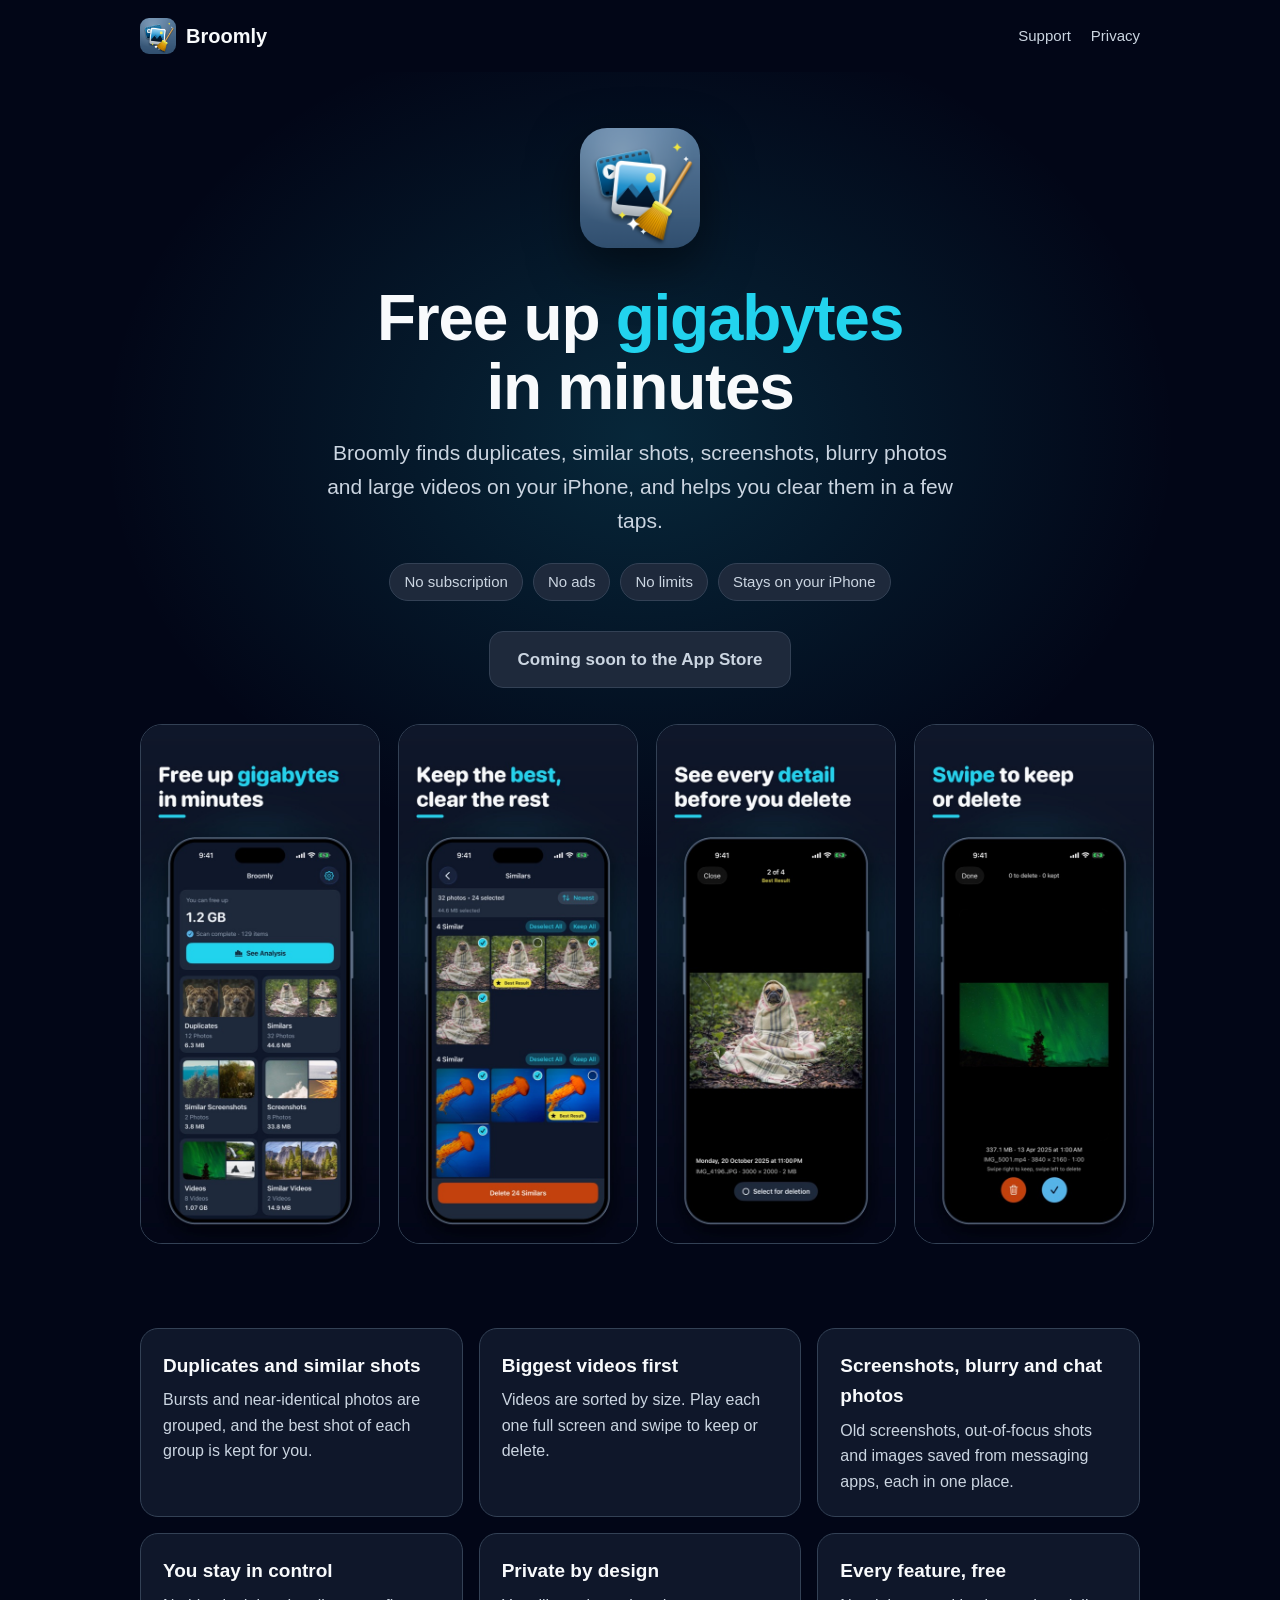
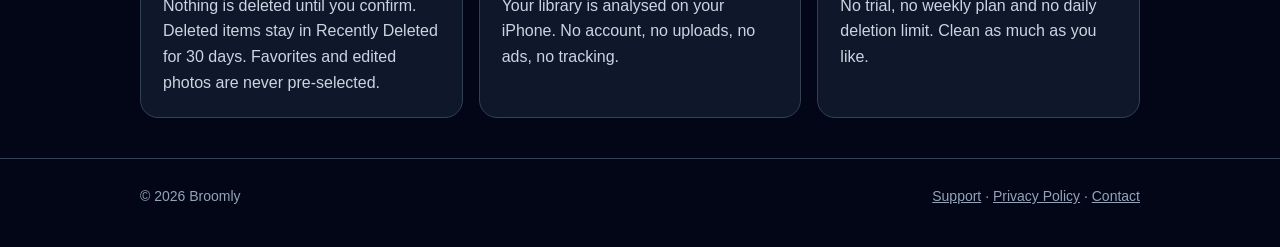
==== index.html @ 86c7b532 "Publish site from tidyshot 73838e7" ====
<!doctype html>
<html lang="en">
<head>
  <meta charset="utf-8">
  <meta name="viewport" content="width=device-width, initial-scale=1">
  <title>Broomly: Photo &amp; Video Cleaner for iPhone</title>
  <meta name="description" content="Broomly finds duplicates, similar shots, screenshots, blurry photos and large videos on your iPhone. No subscription, no ads, no limits. Your photos never leave your iPhone.">
  <link rel="icon" href="assets/favicon.png">
  <link rel="apple-touch-icon" href="assets/icon.png">
  <link rel="stylesheet" href="styles.css">
</head>
<body>
  <div class="wrap">
    <header class="top">
      <a class="brand" href="./"><img src="assets/icon.png" alt="">Broomly</a>
      <nav><a href="support/">Support</a><a href="privacy/">Privacy</a></nav>
    </header>
  </div>

  <section class="hero">
    <div class="wrap">
      <img class="icon" src="assets/icon.png" alt="Broomly app icon">
      <h1>Free up <em>gigabytes</em><br>in minutes</h1>
      <p class="lead">Broomly finds duplicates, similar shots, screenshots, blurry photos and large videos on your iPhone, and helps you clear them in a few taps.</p>
      <ul class="badges">
        <li>No subscription</li><li>No ads</li><li>No limits</li><li>Stays on your iPhone</li>
      </ul>
      <a class="cta soon" href="support/">Coming soon to the App Store</a>
      <div class="shots" aria-label="Screenshots">
        <img src="assets/01_home.jpg" alt="Home: you can free up 1.2 GB, by category" loading="lazy">
        <img src="assets/02_similar.jpg" alt="Similar photos grouped, with the best shot kept" loading="lazy">
        <img src="assets/03_preview.jpg" alt="Full-screen preview with date, file name and size" loading="lazy">
        <img src="assets/05_triage.jpg" alt="Swipe through videos to keep or delete" loading="lazy">
        <img src="assets/07_freed.jpg" alt="Freed 337 MB, moved to Recently Deleted" loading="lazy">
      </div>
    </div>
  </section>

  <main class="wrap">
    <section class="features">
      <div class="card"><h3>Duplicates and similar shots</h3><p>Bursts and near-identical photos are grouped, and the best shot of each group is kept for you.</p></div>
      <div class="card"><h3>Biggest videos first</h3><p>Videos are sorted by size. Play each one full screen and swipe to keep or delete.</p></div>
      <div class="card"><h3>Screenshots, blurry and chat photos</h3><p>Old screenshots, out-of-focus shots and images saved from messaging apps, each in one place.</p></div>
      <div class="card"><h3>You stay in control</h3><p>Nothing is deleted until you confirm. Deleted items stay in Recently Deleted for 30 days. Favorites and edited photos are never pre-selected.</p></div>
      <div class="card"><h3>Private by design</h3><p>Your library is analysed on your iPhone. No account, no uploads, no ads, no tracking.</p></div>
      <div class="card"><h3>Every feature, free</h3><p>No trial, no weekly plan and no daily deletion limit. Clean as much as you like.</p></div>
    </section>
  </main>

  <footer>
    <div class="wrap">
      <span>© 2026 Broomly</span>
      <span><a href="support/">Support</a> · <a href="privacy/">Privacy Policy</a> · <a href="mailto:iamrkasula@gmail.com">Contact</a></span>
    </div>
  </footer>
</body>
</html>
---- styles.css ----
/* Broomly site. Matches the app: dark slate, cyan accent (Theme.swift). */
:root {
  --bg: #020617;
  --bg-raised: #0f172a;
  --surface: #1e293b;
  --line: #334155;
  --text: #f8fafc;
  --text-2: #cbd5e1;
  --text-3: #94a3b8;
  --accent: #22d3ee;
  --on-accent: #082f49;
  color-scheme: dark;
}

* { box-sizing: border-box; }

body {
  margin: 0;
  background: var(--bg);
  color: var(--text);
  font: 17px/1.6 -apple-system, BlinkMacSystemFont, "SF Pro Text", "Segoe UI", Roboto, sans-serif;
  -webkit-text-size-adjust: 100%;
}

a { color: var(--accent); }
a:hover { text-decoration-thickness: 2px; }

.wrap { max-width: 1040px; margin: 0 auto; padding: 0 20px; }

header.top {
  display: flex; align-items: center; justify-content: space-between; gap: 16px;
  padding: 18px 0;
}
.brand { display: flex; align-items: center; gap: 10px; color: var(--text); text-decoration: none; font-weight: 700; font-size: 20px; }
.brand img { width: 36px; height: 36px; border-radius: 9px; }
nav a { color: var(--text-2); text-decoration: none; margin-left: 20px; font-size: 15px; }
nav a:hover { color: var(--text); }

.hero {
  text-align: center; padding: 56px 0 24px;
  background: radial-gradient(60% 50% at 50% 30%, rgba(34, 211, 238, 0.16), transparent 70%);
}
.hero img.icon { width: 120px; height: 120px; border-radius: 27px; box-shadow: 0 18px 50px rgba(0, 0, 0, 0.5); }
.hero h1 {
  font-family: ui-rounded, "SF Pro Rounded", -apple-system, sans-serif;
  font-size: clamp(36px, 7vw, 64px); line-height: 1.08; margin: 28px 0 14px; letter-spacing: -0.02em;
}
.hero h1 em { font-style: normal; color: var(--accent); }
.hero p.lead { font-size: clamp(18px, 2.4vw, 21px); color: var(--text-2); max-width: 640px; margin: 0 auto; }
.badges { display: flex; flex-wrap: wrap; justify-content: center; gap: 10px; margin: 26px 0 0; padding: 0; list-style: none; }
.badges li { background: var(--surface); border: 1px solid var(--line); border-radius: 999px; padding: 6px 14px; font-size: 15px; color: var(--text-2); }
.cta { display: inline-block; margin-top: 30px; background: var(--accent); color: var(--on-accent); font-weight: 700; padding: 14px 28px; border-radius: 14px; text-decoration: none; }
.cta.soon { background: var(--surface); color: var(--text-2); border: 1px solid var(--line); }

.shots {
  display: flex; gap: 18px; overflow-x: auto; scroll-snap-type: x mandatory;
  padding: 36px 20px 20px; margin: 0 -20px;
}
.shots img { width: 240px; flex: none; border-radius: 22px; scroll-snap-align: center; border: 1px solid var(--line); }

.features { display: grid; grid-template-columns: repeat(auto-fit, minmax(260px, 1fr)); gap: 16px; padding: 40px 0; }
.card { background: var(--bg-raised); border: 1px solid var(--line); border-radius: 18px; padding: 22px; }
.card h3 { margin: 0 0 6px; font-size: 19px; }
.card p { margin: 0; color: var(--text-2); font-size: 16px; }

.doc { max-width: 760px; padding: 24px 0 56px; }
.doc h1 { font-size: clamp(32px, 5vw, 44px); line-height: 1.15; margin: 20px 0 6px; }
.doc .updated { color: var(--text-3); margin: 0 0 28px; }
.doc h2 { font-size: 22px; margin: 36px 0 8px; }
.doc p, .doc li { color: var(--text-2); }
.doc details { background: var(--bg-raised); border: 1px solid var(--line); border-radius: 14px; padding: 14px 18px; margin: 10px 0; }
.doc summary { cursor: pointer; font-weight: 600; color: var(--text); }
.doc details p { margin: 10px 0 0; }

footer { border-top: 1px solid var(--line); padding: 26px 0 40px; color: var(--text-3); font-size: 14px; }
footer .wrap { display: flex; flex-wrap: wrap; gap: 8px 22px; justify-content: space-between; }
footer a { color: var(--text-3); }

@media (max-width: 520px) {
  nav a { margin-left: 14px; }
  .shots img { width: 200px; }
}
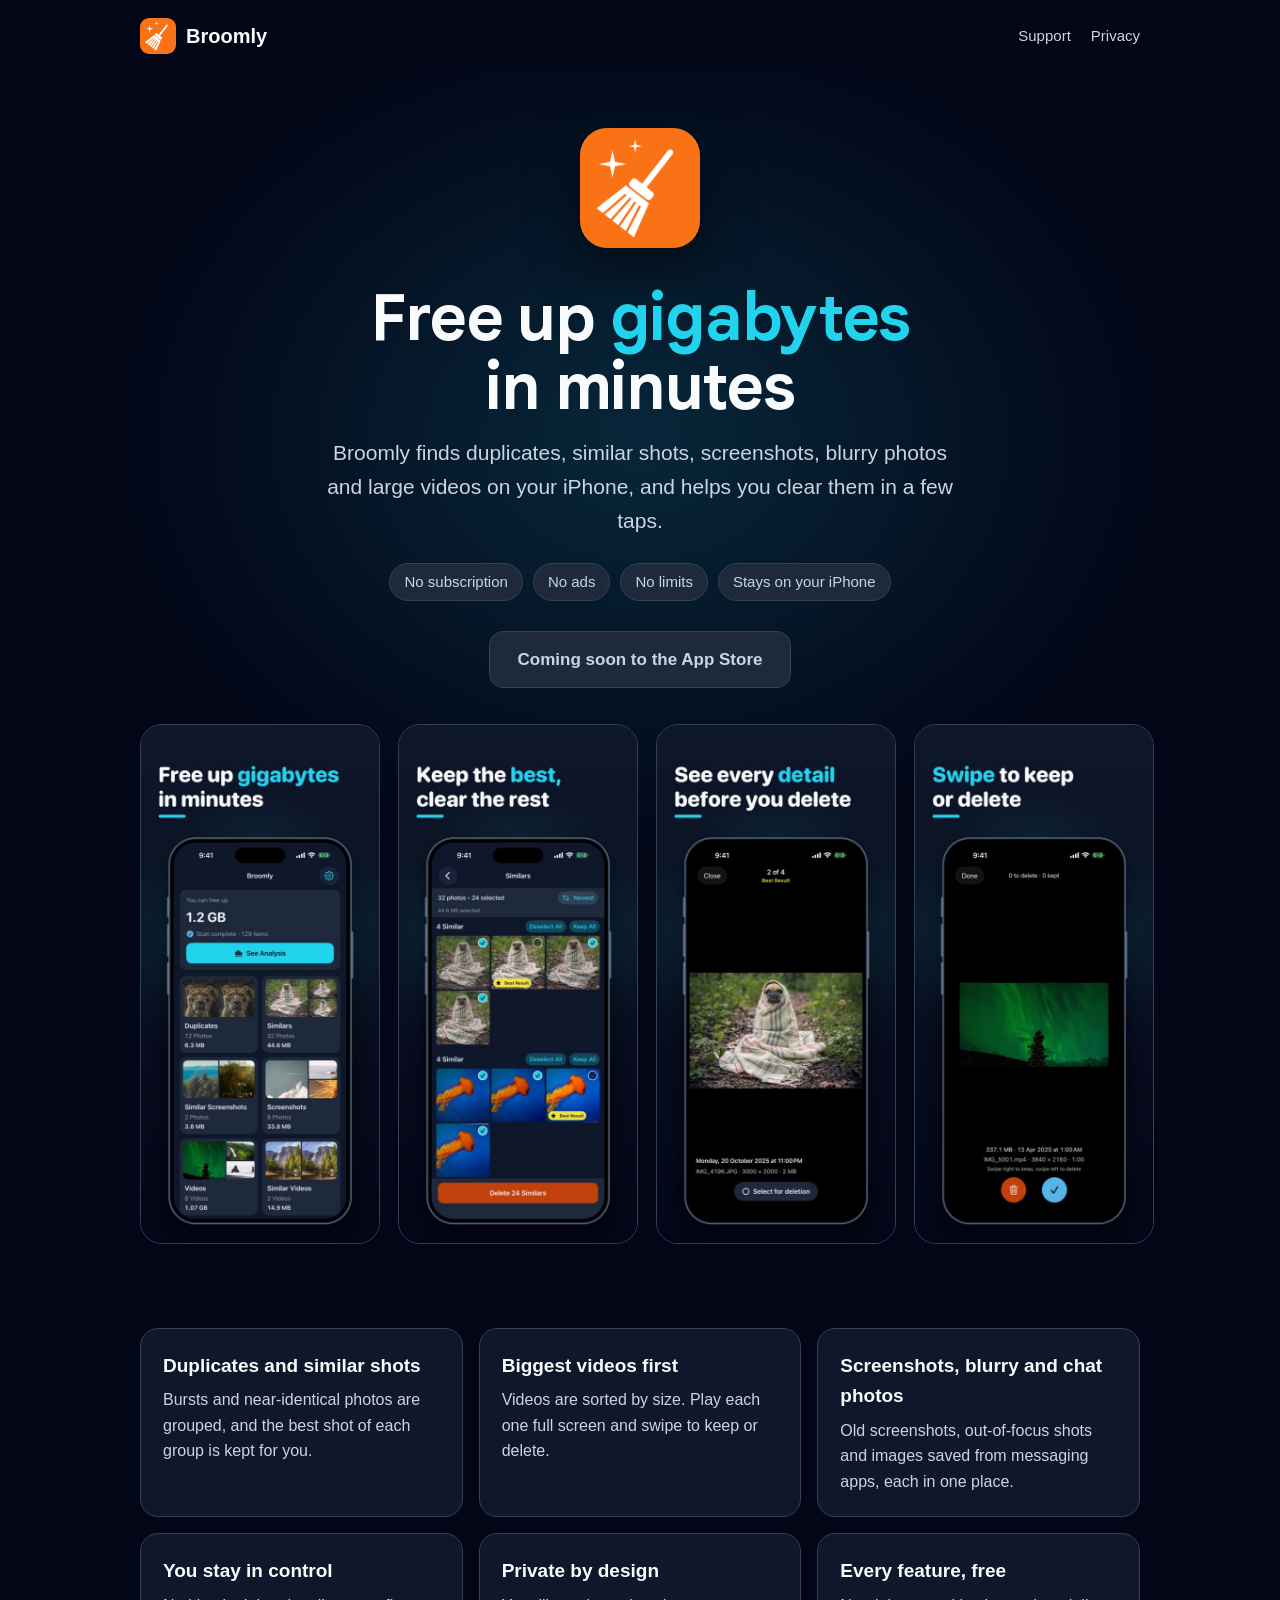
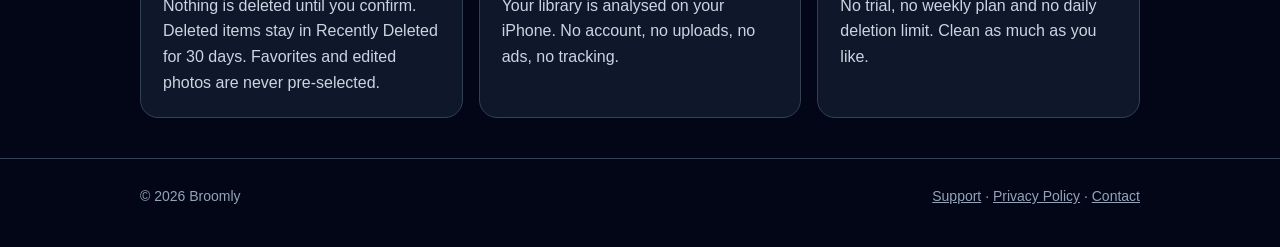
==== commit 21c11680: "Publish site from tidyshot f7e5c90" ====
--- a/index.html
+++ b/index.html
@@ -5,6 +5,14 @@
   <meta name="viewport" content="width=device-width, initial-scale=1">
   <title>Broomly: Photo &amp; Video Cleaner for iPhone</title>
   <meta name="description" content="Broomly finds duplicates, similar shots, screenshots, blurry photos and large videos on your iPhone. No subscription, no ads, no limits. Your photos never leave your iPhone.">
+  <link rel="canonical" href="https://iamrkasula.github.io/broomly/">
+  <meta property="og:type" content="website">
+  <meta property="og:title" content="Broomly: Photo &amp; Video Cleaner for iPhone">
+  <meta property="og:description" content="Find duplicates, similar shots, screenshots, blurry photos and large videos. No subscription, no ads, no limits.">
+  <meta property="og:url" content="https://iamrkasula.github.io/broomly/">
+  <meta property="og:image" content="https://iamrkasula.github.io/broomly/assets/og.jpg">
+  <meta name="twitter:card" content="summary_large_image">
+  <script type="application/ld+json">{"@context":"https://schema.org","@type":"MobileApplication","name":"Broomly","operatingSystem":"iOS","applicationCategory":"UtilitiesApplication","url":"https://iamrkasula.github.io/broomly/","offers":{"@type":"Offer","price":"0","priceCurrency":"USD"}}</script>
   <link rel="icon" href="assets/favicon.png">
   <link rel="apple-touch-icon" href="assets/icon.png">
   <link rel="stylesheet" href="styles.css">
--- a/styles.css
+++ b/styles.css
@@ -1,4 +1,6 @@
-/* Broomly site. Matches the app: dark slate, cyan accent (Theme.swift). */
+/* Broomly site. Matches the app: dark slate, cyan accent (Theme.swift), same font, self-hosted. */
+@font-face { font-family: "Google Sans"; src: url("assets/fonts/GoogleSans-Regular.woff2") format("woff2"); font-weight: 400; font-display: swap; }
+@font-face { font-family: "Google Sans"; src: url("assets/fonts/GoogleSans-Bold.woff2") format("woff2"); font-weight: 700; font-display: swap; }
 :root {
   --bg: #020617;
   --bg-raised: #0f172a;
@@ -42,7 +44,7 @@
 }
 .hero img.icon { width: 120px; height: 120px; border-radius: 27px; box-shadow: 0 18px 50px rgba(0, 0, 0, 0.5); }
 .hero h1 {
-  font-family: ui-rounded, "SF Pro Rounded", -apple-system, sans-serif;
+  font-family: "Google Sans", -apple-system, sans-serif;
   font-size: clamp(36px, 7vw, 64px); line-height: 1.08; margin: 28px 0 14px; letter-spacing: -0.02em;
 }
 .hero h1 em { font-style: normal; color: var(--accent); }
